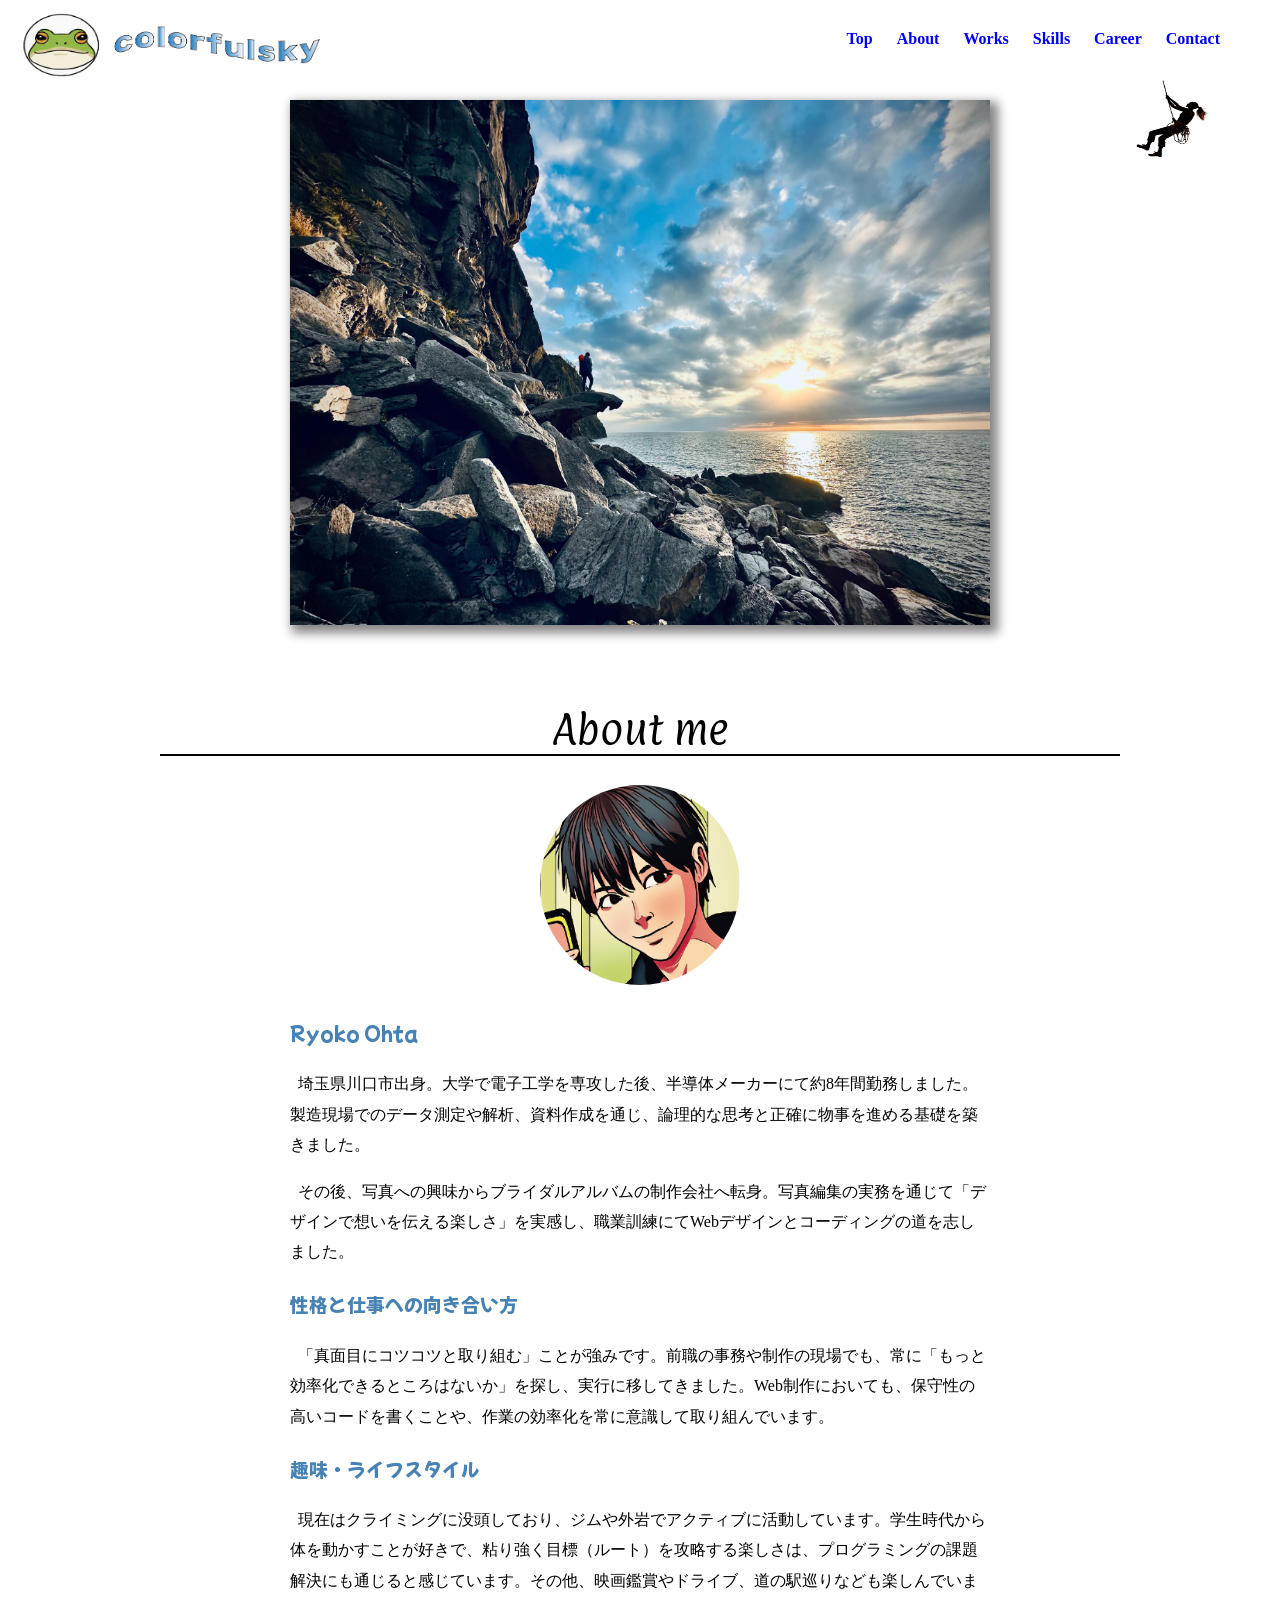
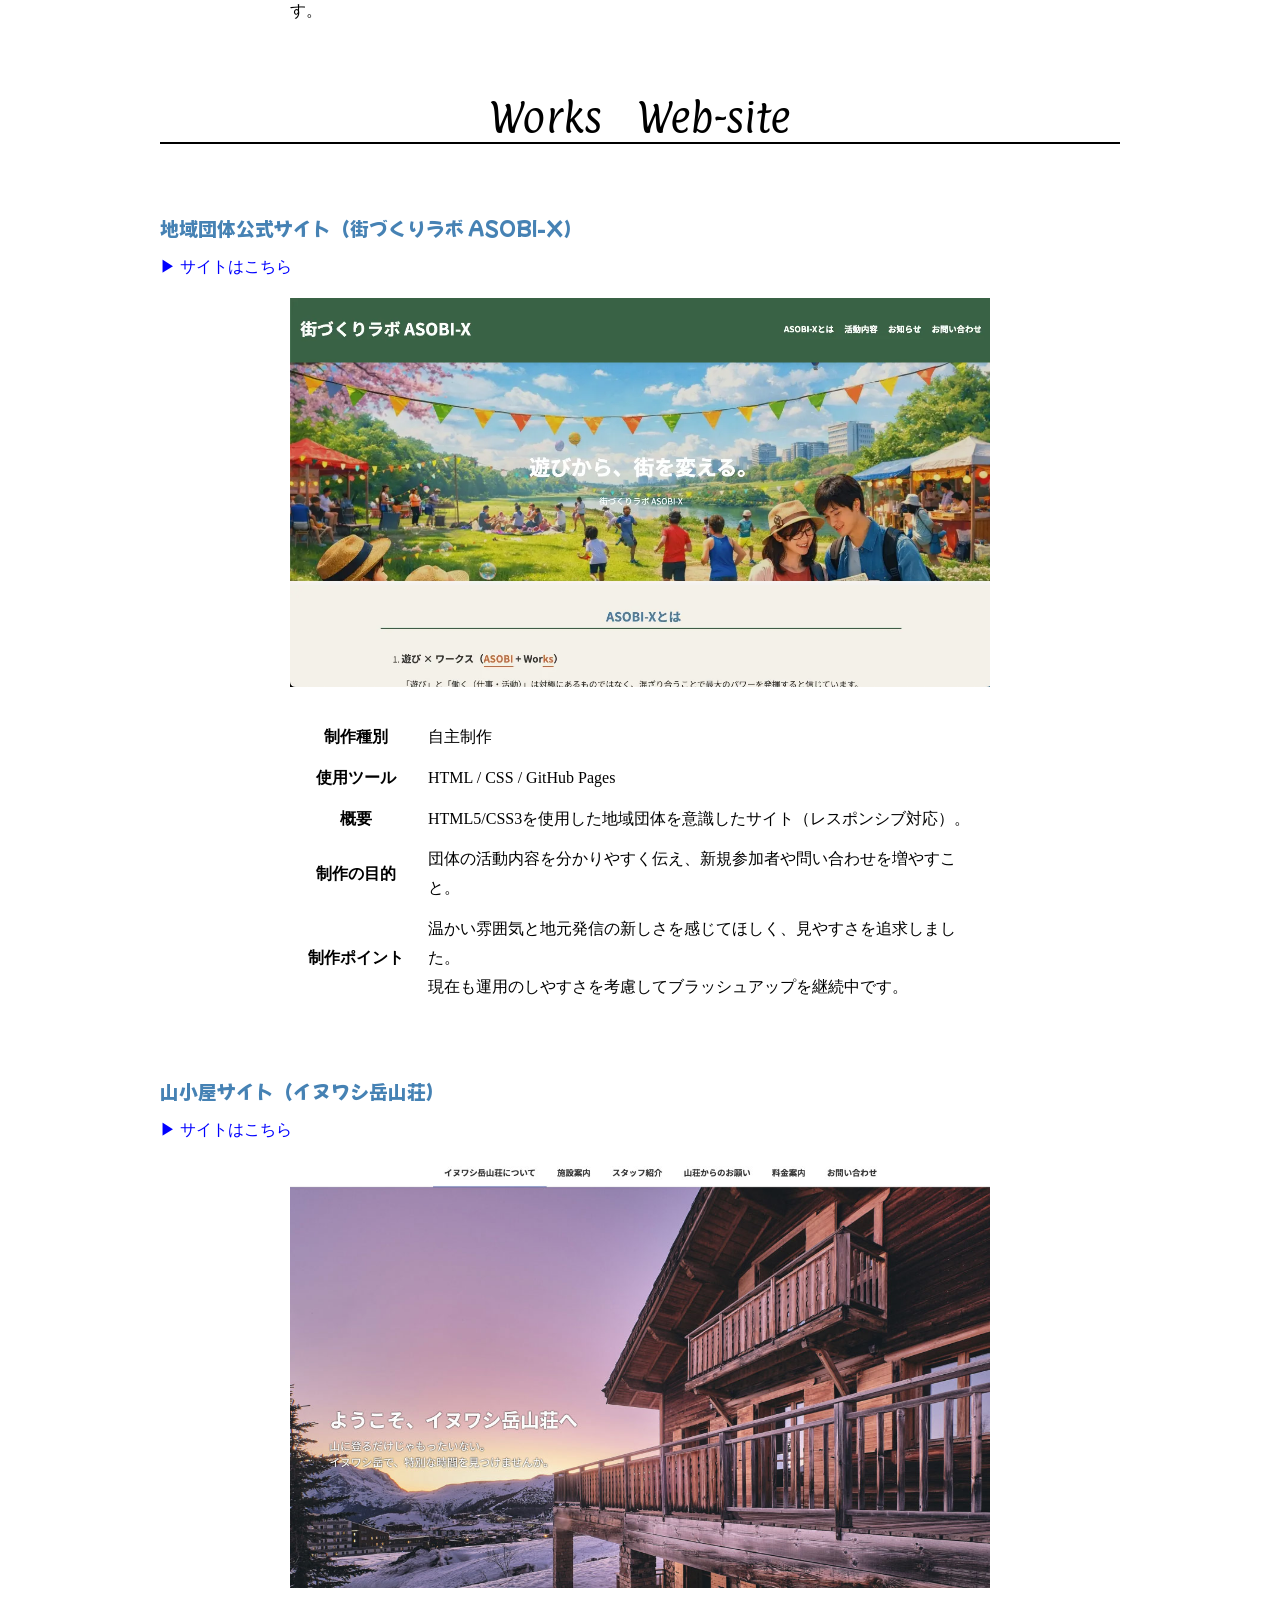
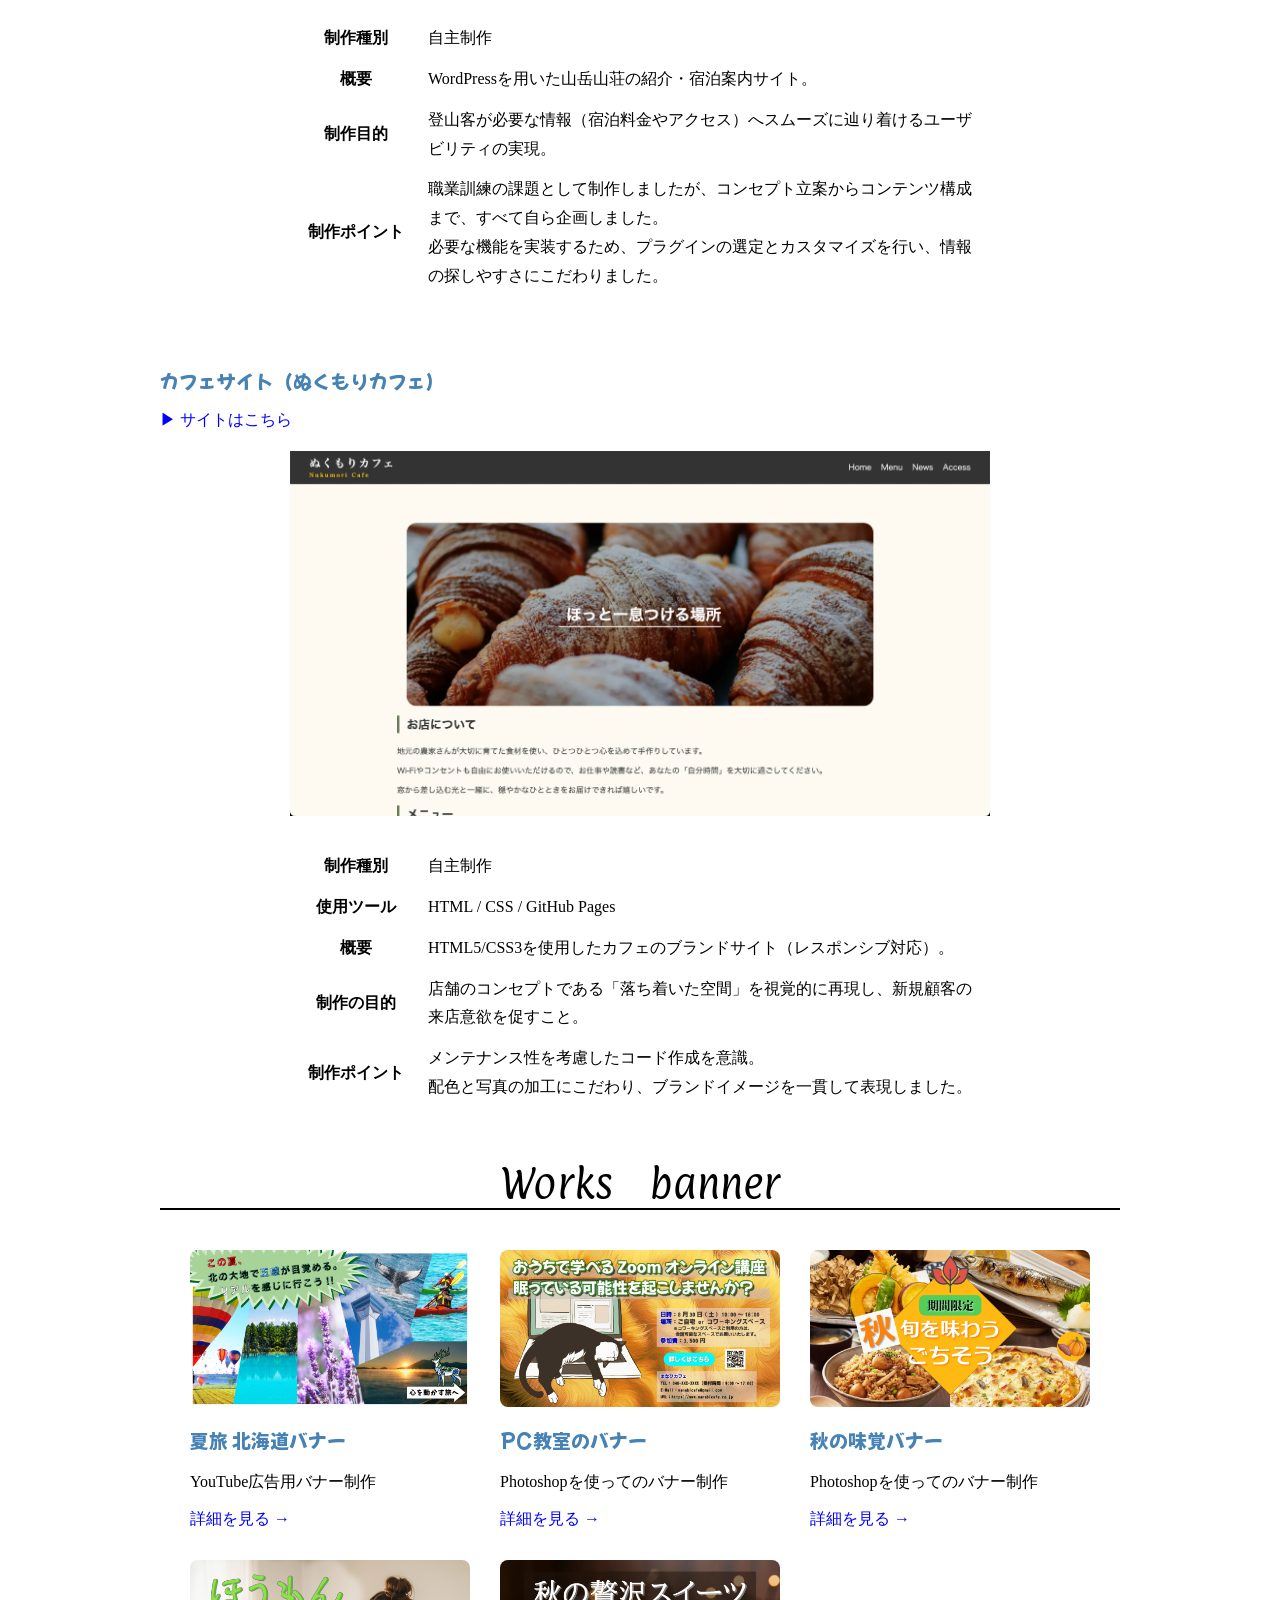
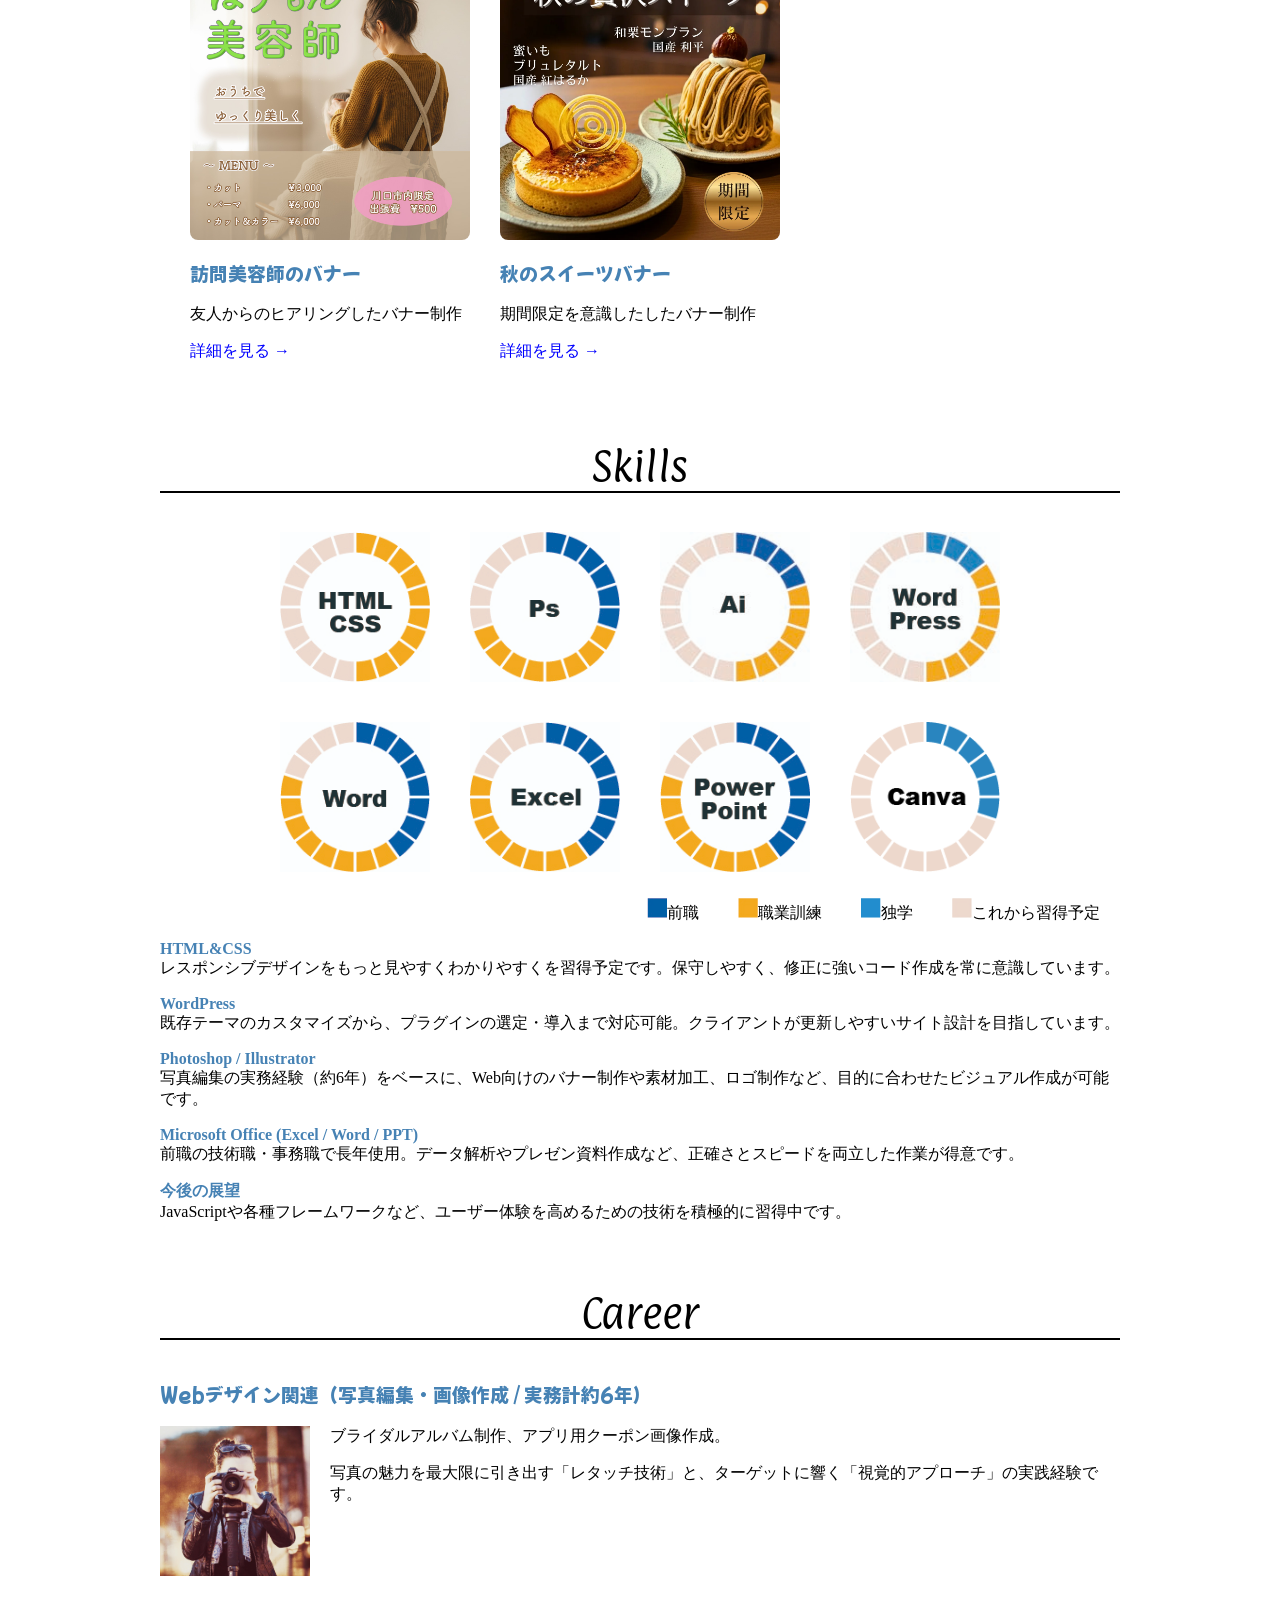
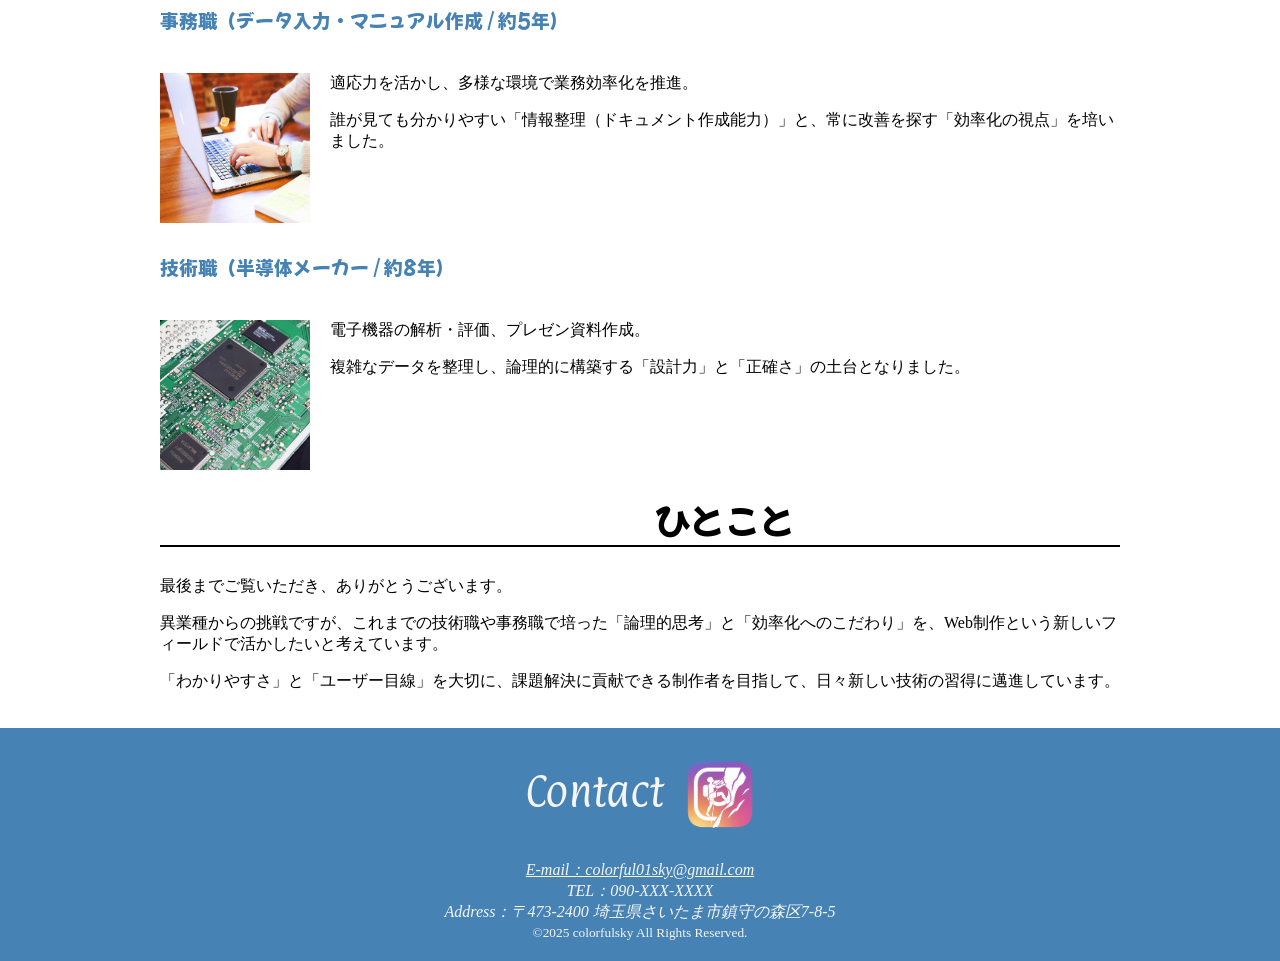
==== index.html @ 90384dd4 "Add files via upload" ====
<!DOCTYPE html>
<html lang="ja">
<head>
    <meta charset="UTF-8" />
    <title>colorfulsky PORT FOLIO</title>
<!-- ファビコン -->
	<link rel="icon" type="image/png" href="image/flog_logo.png">

<!-- CSSリンク -->
<link rel="stylesheet" href="css/style.css">

<!-- Article h2,footer h2のフォント -->
	<link rel="preconnect" href="https://fonts.googleapis.com">
	<link rel="preconnect" href="https://fonts.gstatic.com" crossorigin>
	<link href="https://fonts.googleapis.com/css2?family=Mochiy+Pop+One&family=Paprika&display=swap" rel="stylesheet">

	<meta name="description" content="こちらは、colorfulskyことRoko Ohtaの個人サイトになります。">
	<meta name="viewport" content="width=device-width">

</head>

<body>
<!-- ヘッダーとナビ表示 -->
<header class="header">
        <a href="index.html"><img src="image/logo4@2x-8.png" width="300" height="70" alt="ロゴ画像" class="logo-img"></a>
    <nav>
        <button class="nav-close" aria-label="メニューを閉じる"></button>

            <ul>
                <li><a href="index.html">Top</a></li>
                <li><a href="#point1">About</a></li>
                <li><a href="#point4">Works</a></li>
                <li><a href="#point3">Skills</a></li>
                <li><a href="#point2">Career</a></li>
                <li><a href="https://forms.gle/TwFuAgfc1x5J4PG37" target="_blank" rel="noopener noreferrer">Contact</a></li>
            </ul>

    <!-- navにハンバーガーを置く設定 -->
        <button class="hamburger" id="hamburger">
                <span></span>
                <span></span>
                <span></span>
        </button>

    </nav>
</header>

<img src="image/climber_down.png" width="100" height="100" alt="クライマーアイコン" class="climber-image" id="climber">

<!-- ↓ここからメイン記事 -->
    <article class="article">
	    <img src="image/climbing1.webp" width="700" height="500" alt="山の写真" class="point-img">

<!-- 自己紹介 -->
    <section id="point1" class="about">
    <h2>About me</h2>

    <div class="about-wrapper">

        <div class="about-left">
            <img src="image/jigazo2-1.png" alt="プロフィール画像" class="profile-img">
        </div>

        <div class="about-text">
            <h3>Ryoko Ohta</h3>
            <p>&nbsp; 埼玉県川口市出身。大学で電子工学を専攻した後、半導体メーカーにて約8年間勤務しました。製造現場でのデータ測定や解析、資料作成を通じ、論理的な思考と正確に物事を進める基礎を築きました。</p>
			<p> &nbsp; その後、写真への興味からブライダルアルバムの制作会社へ転身。写真編集の実務を通じて「デザインで想いを伝える楽しさ」を実感し、職業訓練にてWebデザインとコーディングの道を志しました。</p>
			<h3>性格と仕事への向き合い方</h3>
			<p> &nbsp; 「真面目にコツコツと取り組む」ことが強みです。前職の事務や制作の現場でも、常に「もっと効率化できるところはないか」を探し、実行に移してきました。Web制作においても、保守性の高いコードを書くことや、作業の効率化を常に意識して取り組んでいます。</p>
			<h3>趣味・ライフスタイル</h3>
			<p> &nbsp; 現在はクライミングに没頭しており、ジムや外岩でアクティブに活動しています。学生時代から体を動かすことが好きで、粘り強く目標（ルート）を攻略する楽しさは、プログラミングの課題解決にも通じると感じています。その他、映画鑑賞やドライブ、道の駅巡りなども楽しんでいます。
            </p>
        </div>

        </div>
    </section>


<!-- Works作品入れる -->
	<section>
    <h2><a id="point4">Works &nbsp; Web-site</a></h2>

<!-- community-site -->
	<div class="work-item" onclick="toggleDetails('details-community')">

    <h3>地域団体公式サイト（街づくりラボ ASOBI-X）</h3>
    <p><a href="https://colorful01sky-creator.github.io/community-site/" target="_blank">▶ サイトはこちら</a></p>

    	<th><img src="image/community-site.webp" width="700" height="400" alt="地域団体サイトの画像"></th>
	</div>


    	<table>
        	<tr><th>制作種別</th><td>自主制作</td></tr>
        	<tr><th>使用ツール</th><td>HTML / CSS / GitHub Pages</td></tr>
        	<tr><th>概要</th>
        	<td>HTML5/CSS3を使用した地域団体を意識したサイト（レスポンシブ対応）。</td></tr>
        	<tr><th>制作の目的</th>
        	<td>団体の活動内容を分かりやすく伝え、新規参加者や問い合わせを増やすこと。
        	</td></tr>
			<tr><th>制作ポイント</th>
        	<td>温かい雰囲気と地元発信の新しさを感じてほしく、見やすさを追求しました。<br>現在も運用のしやすさを考慮してブラッシュアップを継続中です。
        	</td></tr>
    	</table>


<!-- WordPressサイト -->
	<div class="work-item" onclick="toggleDetails('details-inuwashi')">

    <h3>山小屋サイト（イヌワシ岳山荘）</h3>
    <p><a href="https://colorfu01.stars.ne.jp/inuwashidake_sanso/" target="_blank">▶ サイトはこちら</a></p>

    	<th><img src="image/inuwashi_sanso.jpg" width="700" height="400" alt="山小屋サイトの画像"></th>
	</div>


        <table>
            <tr><th>制作種別</th><td>自主制作</td></tr>
            <tr><th>概要</th>
            <td>WordPressを用いた山岳山荘の紹介・宿泊案内サイト。</td>
            </tr>
            <tr><th>制作目的</th>
            <td>登山客が必要な情報（宿泊料金やアクセス）へスムーズに辿り着けるユーザビリティの実現。</td>
            </tr>
            <tr><th>制作ポイント</th>
            <td>職業訓練の課題として制作しましたが、コンセプト立案からコンテンツ構成まで、すべて自ら企画しました。<br>必要な機能を実装するため、プラグインの選定とカスタマイズを行い、情報の探しやすさにこだわりました。</td>
            </tr>
        </table>

<!-- cafe-site -->
	<div class="work-item" onclick="toggleDetails('details-cafe')">

    <h3>カフェサイト（ぬくもりカフェ）</h3>
    <p><a href="https://colorful01sky-creator.github.io/cafe-site/" target="_blank">▶ サイトはこちら</a></p>

    	<th><img src="image/cafe-site.webp" width="700" height="400" alt="カフェサイトの画像"></th>
	</div>

    	<table>
        	<tr>
				<th>制作種別</th>
				<td>自主制作</td></tr>
        	<tr>
				<th>使用ツール</th><td>HTML / CSS / GitHub Pages</td></tr>
        	<tr>
				<th>概要</th>
        		<td>HTML5/CSS3を使用したカフェのブランドサイト（レスポンシブ対応）。</td></tr>
        	<tr>
				<th>制作の目的</th>
        	<td>店舗のコンセプトである「落ち着いた空間」を視覚的に再現し、新規顧客の来店意欲を促すこと。
        	</td></tr>
        	<tr>
				<th>制作ポイント</th>
        	<td>メンテナンス性を考慮したコード作成を意識。<br>配色と写真の加工にこだわり、ブランドイメージを一貫して表現しました。
        	</td></tr>
    	</table>

<!-- バナー紹介 -->
    <h2><a id="point5">Works &nbsp; banner</a></h2>
    <div class="works-grid">

    <div class="work-card wide">
        <a href="banner.html#banner-hokkaido" class="img-link">
        <img src="image/kadai_banner.jpg" alt="北海道のイメージ"></a>
        <h3>夏旅 北海道バナー</h3>
        <p>YouTube広告用バナー制作</p>
        <a href="banner.html#banner-hokkaido" class="detail-link" target="_blank" rel="noopener noreferrer">詳細を見る →</a>
    </div>


    <div class="work-card wide">
        <a href="banner.html#banner-pcschool" class="img-link">
        <img src="image/kadai_banner2.png" alt="PC教室の案内"></a>
        <h3>PC教室のバナー</h3>
        <p>Photoshopを使ってのバナー制作</p>
        <a href="banner.html#banner-pcschool" class="detail-link" target="_blank" rel="noopener noreferrer">詳細を見る →</a>
    </div>


    <div class="work-card wide">
        <a href="bbanner.html#banner-mikaku" class="img-link">
        <img src="image/autumn_mikaku.jpg" alt="秋の味覚のイメージ"></a>
        <h3>秋の味覚バナー</h3>
        <p>Photoshopを使ってのバナー制作</p>
        <a href="banner.html#banner-mikaku" class="detail-link" target="_blank" rel="noopener noreferrer">詳細を見る →</a>
    </div>


    <div class="work-card square">
        <a href="banner.html#banner-biyoushi" class="img-link">
        <img src="image/biyoushi_1.jpg" alt="訪問美容師"></a>
        <h3>訪問美容師のバナー</h3>
        <p>友人からのヒアリングしたバナー制作</p>
        <a href="banner.html#banner-biyoushi" class="detail-link" target="_blank" rel="noopener noreferrer">詳細を見る →</a>
    </div>


    <div class="work-card square">
        <a href="banner.html#banner-sweets" class="img-link">
        <img src="image/autumn_sweets.webp" alt="秋のsweets"></a>
        <h3>秋のスイーツバナー</h3>
        <p>期間限定を意識したしたバナー制作</p>
        <a href="banner.html#banner-sweets" class="detail-link" target="_blank" rel="noopener noreferrer">詳細を見る →</a>
    </div>
    </div>


    <!-- Skillのパラメータと補足 -->
        <section>
		<!-- About meの回り込み解除とリンク先 -->
            <h2><a id="point3">Skills</a></h2>
            <div class="icon-container">
                <div class="icon-item"><img src="image/html_css.jpg" width="150" height="150" alt="HTMLアイコン"></div>
                <div class="icon-item"><img src="image/PS.jpg" width="150" height="150" alt="Photoshopアイコン"></div>
                <div class="icon-item"><img src="image/Ai.jpg" width="150" height="150" alt="Illustratorアイコン"></div>
                <div class="icon-item"><img src="image/wordpress.jpg" width="150" height="150" alt="WordPressアイコン"></div>
                <div class="icon-item"><img src="image/word.jpg" width="150" height="150" alt="Wordアイコン"></div>
                <div class="icon-item"><img src="image/Excel.jpg" width="150" height="150" alt="Excelアイコン"></div>
                <div class="icon-item"><img src="image/powerpoint.jpg" width="150" height="150" alt="PowerPointアイコン"></div>
                <div class="icon-item"><img src="image/canva.png" width="150" height="150" alt="Canvaアイコン"></div>
            </div>

             <ul class="skill-list">
                <li><img src="image/zenshoku.jpg" width="20" height="20" alt="青色アイコン">前職</li>
                <li><img src="image/kunren.jpg" width="20" height="20" alt="橙アイコン">職業訓練</li>
                <li><img src="image/dokugaku.png" width="20" height="20" alt="薄い青">独学</li>
				<li><img src="image/michisu.jpg" width="20" height="20" alt="ベージュアイコン">これから習得予定</li>
           </ul>
		<div class="skills-strong">
            <p><strong>HTML&CSS</strong><br>
				レスポンシブデザインをもっと見やすくわかりやすくを習得予定です。保守しやすく、修正に強いコード作成を常に意識しています。</p>

			<p><strong>WordPress</strong><br>既存テーマのカスタマイズから、プラグインの選定・導入まで対応可能。クライアントが更新しやすいサイト設計を目指しています。</p>

			<p><strong>Photoshop / Illustrator</strong><br>写真編集の実務経験（約6年）をベースに、Web向けのバナー制作や素材加工、ロゴ制作など、目的に合わせたビジュアル作成が可能です。</p>

			<p><strong>Microsoft Office (Excel / Word / PPT)</strong><br>前職の技術職・事務職で長年使用。データ解析やプレゼン資料作成など、正確さとスピードを両立した作業が得意です。</p>

			<p><strong>今後の展望</strong><br>JavaScriptや各種フレームワークなど、ユーザー体験を高めるための技術を積極的に習得中です。</p>
		</div>

        </section>


    <!-- 軽く職歴の紹介 -->
    <section>
        <h2 class="career"><a id="point2">Career</a></h2>
        <h3>Webデザイン関連（写真編集・画像作成 / 実務計約6年）</h3>
			<img src="image/design.jpg" width="150" height="150" alt="写真のイメージ" class="point-img3">
                <p>ブライダルアルバム制作、アプリ用クーポン画像作成。</p>
				<p>写真の魅力を最大限に引き出す「レタッチ技術」と、ターゲットに響く「視覚的アプローチ」の実践経験です。</p>

        <h3 class="career">事務職（データ入力・マニュアル作成 / 約5年）</h3>
			<img src="image/jimushoku.jpg" width="150" height="150" alt="事務のイメージ" class="point-img3">
                <p>適応力を活かし、多様な環境で業務効率化を推進。</p>
				<p>誰が見ても分かりやすい「情報整理（ドキュメント作成能力）」と、常に改善を探す「効率化の視点」を培いました。</p>

        <h3 class="career">技術職（半導体メーカー / 約8年）</h3>
			<img src="image/gijutushoku.jpg" width="150" height="150" alt="半導体のイメージ" class="point-img3">
                <p>電子機器の解析・評価、プレゼン資料作成。</p>
   				<p>複雑なデータを整理し、論理的に構築する「設計力」と「正確さ」の土台となりました。</p>
        </section>


    <!-- ひとこと -->
        <section>
            <h2 class="font">ひとこと</h2>
            <p>最後までご覧いただき、ありがとうございます。</p>
            <p>異業種からの挑戦ですが、これまでの技術職や事務職で培った「論理的思考」と「効率化へのこだわり」を、Web制作という新しいフィールドで活かしたいと考えています。</p>
            <p>「わかりやすさ」と「ユーザー目線」を大切に、課題解決に貢献できる制作者を目指して、日々新しい技術の習得に邁進しています。</p>
        </section>

   </article>
<!-- ↑ここまでメイン記事 -->

<!-- ここからフッター -->
   <footer id="footer">
	<h2>Contact
        <a href="https://www.instagram.com/colorfulsky_design/" target="_blank" class="instagram-icon-link">
            <img src="image/insta_climer.png" alt="Instagramアイコン" class="instagram-icon">
        </a>
    </h2>
	 <address>
        <a href="mailto:colorful01sky@gmail.com?subject=ポートフォリオサイトからの問い合わせ">E-mail：colorful01sky@gmail.com</a><br>
            TEL：090-XXX-XXXX<br>
            Address：〒473-2400 埼玉県さいたま市鎮守の森区7-8-5
        </address>
        <small>&copy;2025 colorfulsky All Rights Reserved.</small>
    </footer>
<!-- ここまでフッター -->


<script>
  const hamburger = document.getElementById("hamburger");
const navMenu = document.querySelector("nav ul");

  // ハンバーガーの開閉
  hamburger.addEventListener("click", () => {
  hamburger.classList.toggle("active");
  navMenu.classList.toggle("active");
  body.classList.toggle("menu-open"); // 背景を暗くするクラスを付け外し
  });

  const closeBtn = document.querySelector(".nav-close");

  closeBtn.addEventListener("click", () => {
  hamburger.classList.remove("active");
  navMenu.classList.remove("active");
  body.classList.remove("menu-open");
});

  // リンクをクリックしたら閉じる
  const navLinks = document.querySelectorAll("nav ul a");
  navLinks.forEach(link => {
  link.addEventListener("click", () => {
  hamburger.classList.remove("active");
  navMenu.classList.remove("active");
  body.classList.remove("menu-open"); // ここでもクラスを外す
  });
    });


// 詳細を表示・非表示にする関数
function toggleDetails(detailsId) {
    var clickedDetails = document.getElementById(detailsId);


    // クリックされた詳細の表示・非表示を切り替える
    clickedDetails.classList.toggle('is-visible');
}
</script>


<!-- クライマーの動き javascript -->
<script>
    // クライマーの画像要素とフッターの要素を取得します
    const climberImage = document.getElementById('climber');
    const footer = document.getElementById('footer');

    // 画像の初期位置と差し替え用の画像のURLを設定します
    const initialTop = 80;
    const initialImageSrc = 'image/climber_down.png';
    const finalImageSrc = 'image/Climb_goal.png';

    // スクロールイベントを監視する関数
    function handleScroll() {
        // 現在のスクロール量（縦方向）を取得します
        const scrollY = window.scrollY || document.documentElement.scrollTop;

        // ページのコンテンツ全体の高さを取得します
        const bodyHeight = document.body.scrollHeight;

        // ブラウザの表示領域の高さを取得します
        const windowHeight = window.innerHeight;

        // スクロール可能な最大の高さを計算します
        const maxScrollHeight = bodyHeight - windowHeight;

        // スクロール位置の割合を計算 (0から1までの値)
        const scrollRatio = maxScrollHeight > 0 ? scrollY / maxScrollHeight : 0;

        // クライマーの最終着地点を計算
        // クライマーの画像の高さとフッターの高さを考慮
        const finalClimberTop = windowHeight - footer.offsetHeight - climberImage.clientHeight;

        // クライマーが移動できる距離を計算 (初期位置から最終着地点まで)
        const travelDistance = finalClimberTop - initialTop;

        // スクロール割合に応じて新しいクライマーの位置を計算します
        let newTop = initialTop + travelDistance * scrollRatio;

        // 画像切り替えの条件を、フッターが見えたときに変更
        if (footer.offsetTop <= scrollY + windowHeight) {
            climberImage.src = finalImageSrc;
            newTop = finalClimberTop; // 着地位置に固定
            // 着地した時に'top-link'クラスを追加する
            climberImage.classList.add('top-link'); // これが大事な行だよ！
        } else {
            climberImage.src = initialImageSrc;
            // 着地していない時は'top-link'クラスを削除する
            climberImage.classList.remove('top-link');
        }

        // 新しい位置をクライマー画像に適用
        climberImage.style.top = newTop + 'px';
    }

    // スクロールイベントが発生するたびに、関数を実行
    window.addEventListener('scroll', handleScroll);

    // クライマーの画像がクリックされた時のイベントを設定
    climberImage.addEventListener('click', function() {
        // クライマーが着地（ゴール）しているかチェックする
        if (this.classList.contains('top-link')) {
            // スムーズにページのトップへスクロールする
            window.scrollTo({
                top: 0,
                behavior: 'smooth'
            });
        }
    });

</script>

</body>
</html>
---- css/style.css ----
@charset "utf-8";

/* --- 全体・基本設定 --- */
body{
    font-family:"メイリオ","Hiragino Sans","sans-serif";
    margin: 0;
    padding: 0;
}
/* Google Fonts */
article h2, footer h2{
    font-family: "Paprika", system-ui;
    font-weight: 400;
    font-style: normal;
    font-size: 35px;
}
.font, h3, .sub-h1 {
    font-family: "Mochiy Pop One", sans-serif;
    font-weight: 400;
    font-style: normal;
}
h3 {
    color:steelblue;
}

/* --- ヘッダー --- */
.header {          /* ヘッダー固定 */
    position: fixed;
    top: 0;
    left: 0;
    width: 100%;
    background-color: rgba(255, 255, 255, 0.7);
    z-index: 1000;
}
header h2{
    padding-left:100px;
}
header img{
    margin-left: 20px;
    margin-top: 10px;
}
.logo-img{             /* ヘッダーのロゴ回り込み */
    float: left;
    margin-right: 20px;
    margin-bottom: 10px;
}

/* ナビゲーションの設定 */
nav li{
    font-weight:bold;
    display: inline;
    padding-left:10px;
    padding-right:10px;
}
nav{
    text-align:right;
    padding-right:50px;
    margin-top:30px;
}
nav ul {
    white-space: nowrap; /* ナビゲーション項目を一行に保つ */
    overflow-x: hidden;  /* 画面が広いときは横スクロールを隠す */
    display: inline-block; /* 追加: インラインブロック要素として扱う */
    padding: 0;
    margin: 0;
}
nav ul a,.work-item a,
.work-card .detail-link,
.work-detail p a{
    text-decoration:none;
    color:blue;
}

nav ul a:hover,
.work-item a:hover,
.work-card .detail-link:hover,
.work-detail p a:hover{
    color: rgb(226, 92, 9);
}

/* --- クライマー画像 --- */
.climber-image {
    position: fixed; /* positionプロパティはz-indexを使うために必須です */
    top: 80px;
    left: auto;
    right: 50px;
    transition: top 0.5s ease-out;
    z-index: 1001; /* この値を設定することで最前面に表示されます */
}
.climber-image.top-link {
    cursor: pointer;
}

/* --- 各セクションの共通設定 --- */
article{                /* 真ん中寄せ */
    max-width: 960px;
    padding-left: 15px;
    padding-right: 15px;
    margin: 0 auto;
}
article h2{
    text-align:center;
    font-size: 35px;
    border-bottom: 2px solid black;  /* h2のアンダーライン */
}
article li {
    display: inline;
    padding-left:15px;
    padding-right:20px;
}
article ul{
    text-align:right;
}
section {
    padding-top: 10px;
    padding-bottom: 10px;
}
/* リンク先へ飛んだ時、ヘッダーの下に来る設定 */
#point1, #point2, #point3, #point4, #contact-form {
    scroll-margin-top: 80px;
}

/* --- About me & Career --- */
.point-img{       /* メイン画像の設定 */
    box-shadow: 5px 5px 10px 3px rgb(134, 132, 132);
    margin-top:100px;
    display: block;
    margin: 100px auto 40px auto;
    max-width: 100%;
    height: auto;
}
.point-img2{           /* About me の回り込み */
    float: left;
    margin-right: 20px;
    margin-bottom: 10px;
}
.point-img3{             /* Career の回り込み */
    float: left;
    margin-right: 20px;
    margin-bottom: 30px;
}

#point2{
  margin-bottom:80px;
}
.career{
  margin-bottom:40px;
    clear: both;
}

.font{
  margin-top:80px;
}


/* 自己紹介の写真のズーム */
.transform:hover {
    margin: 50px 90px;
    transform:scale(2.0);
    transition-duration:1.0s;
}

.about-wrapper {
  max-width: 700px;
  margin: 0 auto;
  text-align: center;
}

.profile-img {
  width: 200px;
  height: 200px;
  object-fit: cover;
  border-radius: 50%;
  margin: 0 auto 30px;
  display: block;
}

.about-text {
  line-height: 1.9;
  text-align: left;
}

/* --- Skills (アイコン) --- */
.icon-container {        /* フレックスボックス Abouto meとSkills並び */
  display: flex;
  flex-wrap: wrap;
  justify-content: center;
  gap: 40px;
  max-width: 800px;
  margin: 0 auto;
  padding: 10px;
}
.icon-item {
  width: 150px;
  height: 150px;
  display: flex;
  justify-content: center;
  align-items: center;
}
.icon-item img {
    cursor: pointer;
}

.skills-strong strong{
  color:steelblue;
}

/* --- Works --- */

.works-grid{
  display:grid;
    grid-template-columns:repeat(3, 1fr);
  gap:30px;
  transition: transform .3s ease, box-shadow .3s ease;

    max-width:900px;
    margin:40px auto;
}

.work-card:hover{
  transform: translateY(-6px);
  box-shadow: 0 10px 20px rgba(0,0,0,0.18);
}

.work-card img{
  width:100%;
  height:auto;
  display:block;
  border-radius:8px;
}

.work-card{
    width:100%;
    flex-direction: column;
}

.work-card.wide img{
  aspect-ratio:16 / 9;
  object-fit:cover;
}

.work-card.square img{
  aspect-ratio:1 / 1;
  object-fit:cover;
}

/* --- banner.html 専用の調整 --- */

/* タイトルの色を個別に変える（例: 濃いグレーやメインの青など） */
.work-block h2 {
    color: #333; /* セクションごとの大見出し */
    border-bottom: 2px solid steelblue;
    margin-top: 60px;
}

.work-block h3 {
    color: #e67e22; /* 「制作概要」などの小見出しをアクセントカラーに */
    border-left: 5px solid #e67e22;
    padding-left: 10px;
}

/* 画像のサイズ調整 */
.work-block img {
    max-width: 100%;  /* 親要素からはみ出さない */
    width: 600px;     /* 好みの横幅に固定（適宜調整してね） */
    height: auto;     /* アスペクト比を維持 */
    display: block;
    margin: 20px 0;
    border: 1px solid #ddd;
    box-shadow: 2px 2px 8px rgba(0,0,0,0.1);
}

/* 制作概要のリストを整える */
.work-info ul {
    list-style: none;
    padding: 0;
    text-align: left; /* style.cssの article ul {text-align:right} を打ち消す */
}

.work-info li {
    display: block;   /* 横並びを解除して縦に並べる */
    margin-bottom: 5px;
}




/* クリックで表示される詳細部分のスタイル */

.work-item img{
  display:block;
  margin:20px auto 10px;
  max-width:100%;
  height:auto;
}

.work-item h3{
  margin-top:70px;   /* 上は広め */
  margin-bottom:10px; /* 下は狭め */
}

/* ===== Works table ===== */
article table{
  margin:30px auto 50px;
  width:90%;
  max-width:700px;
  border-collapse:collapse;
}

article th{
  width:120px;
  white-space:nowrap;
  padding:6px;
}

article td{
  padding:6px;
  line-height:1.8;
  word-break:break-word;
  overflow-wrap:anywhere;
}

th{
    padding:5px;
    width:20%;
}
td{
    padding:5px;
}

/* --- フッター --- */
footer{
    text-align:center;
    background-color: steelblue;
    color: whitesmoke;
    padding-top: 1px;
    padding-bottom: 20px;
}
footer address a{
    text-decoration:underline;
    color: whitesmoke;
}
footer address a:hover{
    color: rgb(226, 92, 9);
}
/* Instagramアイコンのスタイル */
.instagram-icon {
    width: 70px;
    height: auto;
    vertical-align: middle; /* Contactの文字と高さを揃える */
}
.instagram-icon-link {
    margin-left: 10px; /* Contactとの間隔 */
    transition: transform 0.3s ease; /* マウスホバー時のアニメーション */
    display: inline-block; /* アニメーションが効くようにする */
}
.instagram-icon-link:hover {
    transform: scale(1.1); /* マウスホバー時に少し拡大 */
}

/* --- お問い合わせフォーム --- */
.contact-article {     /* ヘッダーと重ならない設定 */
    padding-top: 100px;
}
.contact-color {
    background-color:  rgb(248, 240, 225);
}
.sub-h1 {
    font-size: 30px;
    text-align: center;
    margin-bottom: 20px;
}
.contact-p{
    text-align: center;
}
/* フォームの入力スペース全体のスタイル */
ol li{
    display: inline;
    font-size:90%;
    margin-right:5px;
    font-weight: bold;
}
ol li a {
    color: blue;
}
ol li a:hover {      /* マウスポイントしたとき */
    color:  rgb(226, 92, 9);
}
.form {
    width: 400px;
    padding: 10px;
    border: 1px solid #ccc;
    border-radius: 5px;
}
form p {            /* ラベルと入力欄のレイアウト調整 */
    margin-bottom: 20px;
}
label {
    display: block;
    margin-bottom: 8px;
    font-weight: bold;
}
textarea{
    width: 400px;
    height: 120px;
    border: 1px solid #ccc;
    border-radius: 5px;
    padding: 10px;
}
button {       /* ボタンの設定 */
    background-color: #007bff;
    color: white;
    border: none;
    padding: 10px 20px;
    cursor: pointer;
    font-size: 16px;
    border-radius: 5px;
    transition: background-color 0.3s ease;
}
button:hover {     /* ボタンをマウスポイントしたとき */
    background-color: #0056b3;
}
.form-container {     /* フォームを真ん中に配置する */
    max-width: 600px;
    margin: 0 auto;
    padding: 20px;
}

/* --- スマホメニュー(ハンバーガー) --- */
.hamburger {
  display: none;
  background: none;
  border: none;
  cursor: pointer;
  z-index: 1100;
  padding: 10px;
  position: relative;
}
/* 三本線そのもののデザイン */
.hamburger span {
  display: block;
  width: 25px;   /* 線の長さ */
  height: 2px;   /* 線の太さ */
  background: #2c3e50; /* ３本線の色 */
  margin: 6px 0; /* 線同士の間隔 */
  transition: 0.3s; /* 動くスピード */
}
.hamburger.active span {
  background: #333;
}
/* メニューが開いている時の背景オーバーレイ（後ほどJSで制御） */
body.menu-open::before {
  content: "";
  position: fixed;
  top: 0;
  left: 0;
  width: 100%;
  height: 100%;
  background: rgba(0, 0, 0, 0.3); /* 背景を50%暗く */
  z-index: 999;
  animation: fadeIn 0.3s;
}
/* メニューが開いた時（activeクラス）の線の動き */
.hamburger.active span:nth-child(1) {
  transform: translateY(8px) rotate(45deg);
}
.hamburger.active span:nth-child(2) {
  opacity: 0; /* 真ん中の線を消す */
}
.hamburger.active span:nth-child(3) {
  transform: translateY(-8px) rotate(-45deg);
}

.nav-close {
  background: none;
  border: none;
  font-size: 24px;
  position: absolute;
  top: 15px;
  right: 20px;
  cursor: pointer;
  z-index: 1000;
}
nav {
  position: relative;
}

@keyframes fadeIn {
  from { opacity: 0; }
  to { opacity: 1; }
}

/* --- レスポンシブデザイン --- */

/* 959px以下の場合 タブレット */
@media(max-width:959px){
nav ul {
        overflow-x: auto; /* 959px以下の場合に横スクロールを許可 */
}
article{
    width: auto;
}
article img{
    max-width: 100%;
    height: auto;
}

}


/* 600px以下の場合 スマホ */
@media(max-width:600px){
body{
    font-size:90%;
}
.logo-img{
    float: none;
    margin-left: 10px ;
    margin-top: 10px;
    width:200px;
    height:auto;
}
nav ul{
    text-align: left;
    font-size:100%;
    padding-left:8px;
    padding-right:5px ;
    white-space: nowrap;
}
.climber-image {
    margin-top:50px;
}
article{
    width: auto;
}
article img{
    max-width: 100%;
    height: auto;
}
.point-img2{         /* 自己紹介画像の回り込み解除 */
    float: none;
    margin: right 0 ;
}
.transform:hover {
    transform: none; /* transformの効果を無効化 */
    margin: auto;
}
th,td{            /* 作品紹介の横並び解除 */
    display:block;
    width:auto;
}
th{
    text-align:left;
}
.form,textarea{
    width: 320px;
}
/* Worksのリストを中央寄せにする */
article ul {
  text-align: center;
  padding-left: 0; /* 中央寄せのために左側の余白をなくす */
}
.skill-list li{
    display:inline;
}


/*---ハンバーガーの設定---*/
.hamburger {
    display: block;
    }
      /* スマホの時、右側にメニューを隠しておく */
  nav ul {
    display: flex;
    position: fixed;
    top: 0;
    right: -100%; /* これで画面の外に隠れる */
    width: 40%;    /* メニューの幅 */
    height: 100vh;
    background-color: rgba(111,175,122,0.85); /*背景の色 */
    backdrop-filter: blur(4px);
    flex-direction: column;
    justify-content: center;
    align-items: center;
    gap: 30px;
    z-index: 1000;
    transition: 0.4s; /* スライドする動き */
    }

  /* ボタンを押したとき（activeクラス）に画面内に入れる */
  nav ul.active {
    right: 0;
  }
  /* メニュー内の文字の設定 */
  nav ul li a {
    color: rgb(25, 24, 24);
    font-size: 1.2rem;
    text-decoration: none;
    font-weight: bold;
  }

  .about-wrapper {
    flex-direction: column;
    gap: 30px;
    text-align: center;
  }

  .about-text {
    text-align: left;
  }

  /* バナーのグリッドを1列に変更 */
  .works-grid {
    grid-template-columns: 1fr;
  }

    /* 画像の形をスマホでも崩さない設定（必要なら） */
  .work-card.wide img,
  .work-card.square img {
      aspect-ratio: auto;
      height: auto;
  }

}

/* 480px以下の場合 iPhone SEクラス */
@media(max-width:480px){
body{
    font-size:90%;
}
.logo-img{
    float: none;
    margin-left: 10px;
    margin-top: 10px;
    width: 200px;
    height: auto;
}
/* ナビゲーションの修正 */
nav ul {
    text-align: left;
    font-size: 90%;
    padding-left: 8px;
    padding-right: 5px;
    display: flex; /* 追加: フレックスコンテナにする */
    flex-wrap: wrap; /* 追加: 要素を折り返す */
    justify-content: flex-start; /* 追加: 左寄せにする */
}
nav li {
    padding-left: 5px;
    padding-right: 5px;
    /* ナビゲーション項目の幅を調整 */
    flex: 1 1 auto;
    text-align: center;
    margin-top: 5px;
}
#point1, #point2, #point3, #point4{   /* ヘッダーの下へ表示 */
    scroll-margin-top: 120px;
}
.climber-image {
    margin-top: 50px;
}
article{
    width: auto;
}
article img{
    max-width: 100%;
    height: auto;
}
.point-img2{
    float: none;
    margin-right: 0;
}
.transform:hover {
    transform: none;
    margin: auto;
}
.icon-item img {
    cursor: default;
}
th, td{
    display: block;
    width: auto;
}
th{
    text-align: left;
}
.form, textarea{
    width: 320px;
}
/* Worksのリストを中央寄せにする */
article ul {
    text-align: center;
    padding-left: 0; /* 中央寄せのために左側の余白をなくす */
}
article li {
    text-align: center; /* 各リスト項目内のテキストも中央寄せ */
    padding: 5px 5px; /* 上下の余白を追加 */
}

/*---ハンバーガーの設定---*/
.hamburger {
    display: block;
    }
      /* スマホの時、右側にメニューを隠しておく */
  nav ul {
    display: flex;
    position: fixed;
    top: 0;
    right: -100%; /* これで画面の外に隠れる */
    width: 40%;    /* メニューの幅 */
    height: 100vh;
    background-color: rgba(111,175,122,0.85); /*背景の色 */
    backdrop-filter: blur(4px);
    flex-direction: column;
    justify-content: center;
    align-items: center;
    gap: 30px;
    z-index: 1000;
    transition: 0.4s; /* スライドする動き */
    }

  /* ボタンを押したとき（activeクラス）に画面内に入れる */
  nav ul.active {
    right: 0;
  }
  /* メニュー内の文字の設定 */
  nav ul li a {
    color: rgb(25, 24, 24);
    font-size: 1.2rem;
    text-decoration: none;
    font-weight: bold;
  }

}
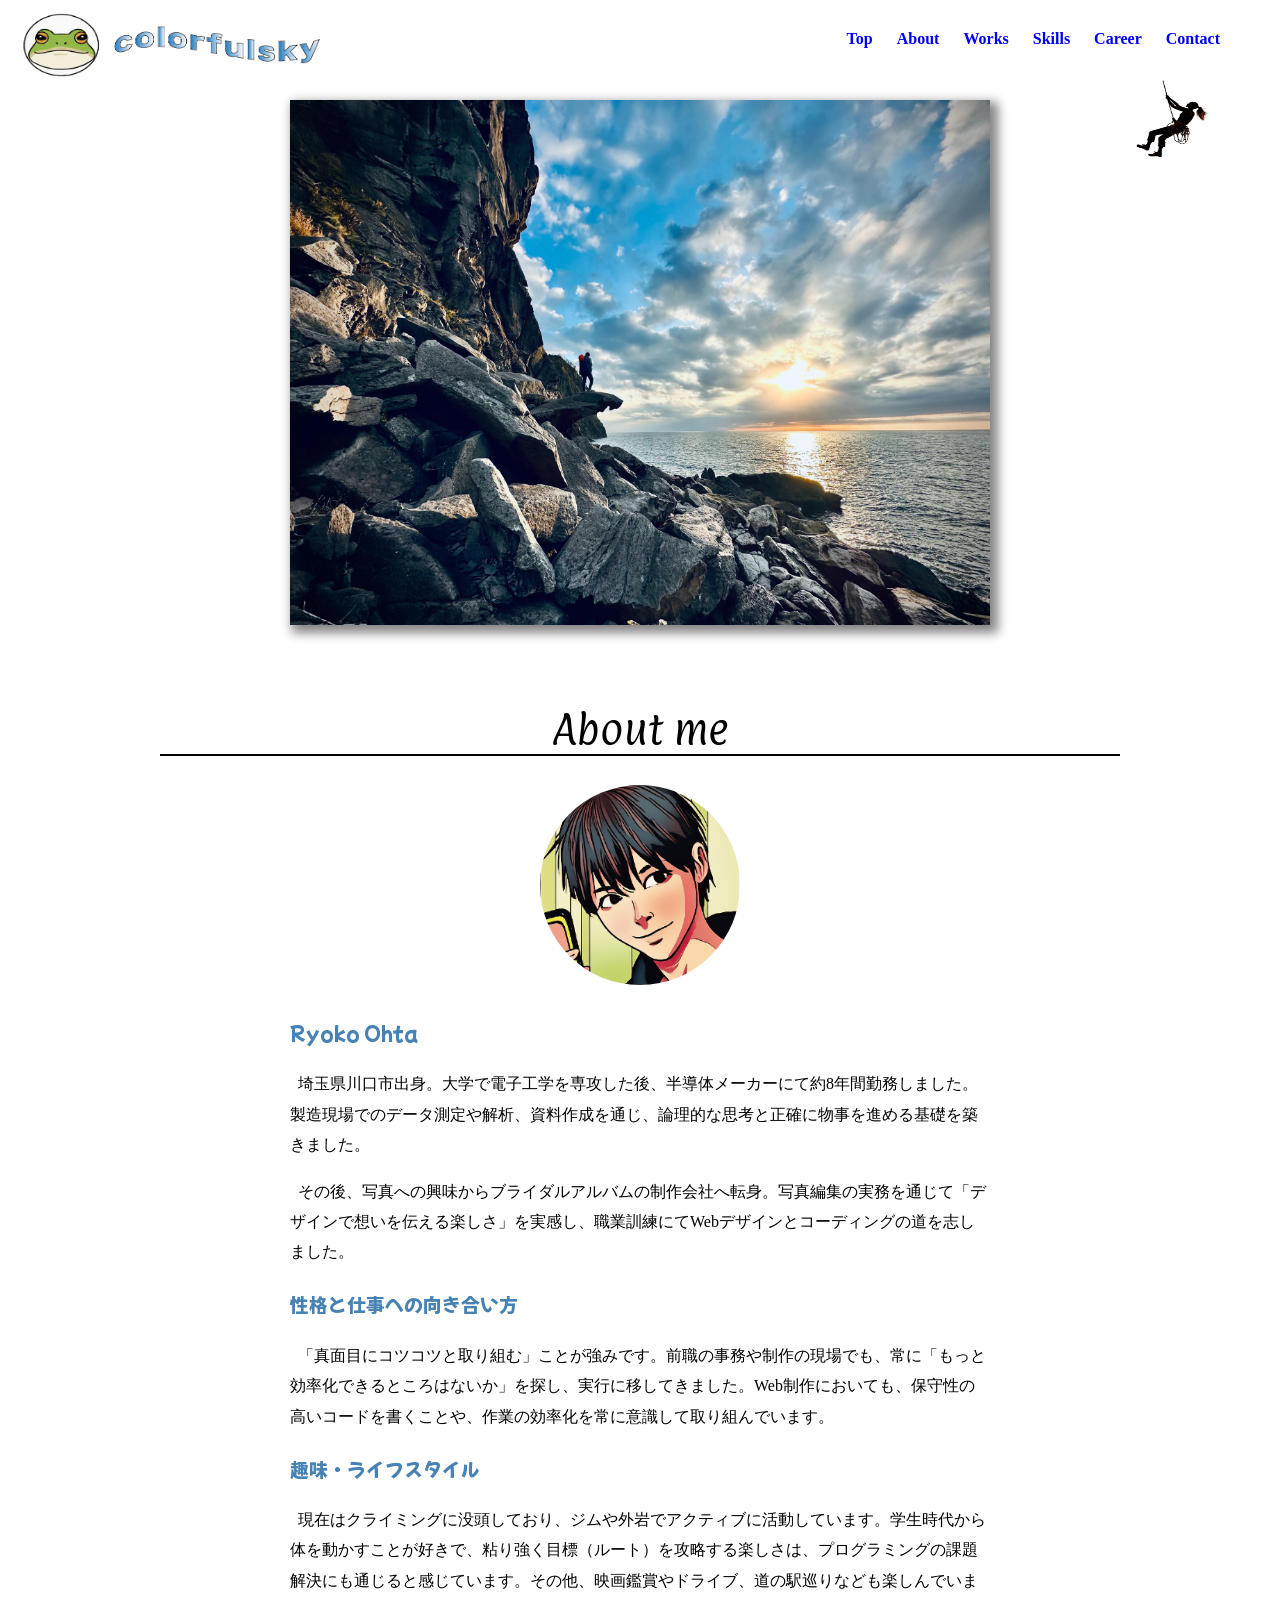
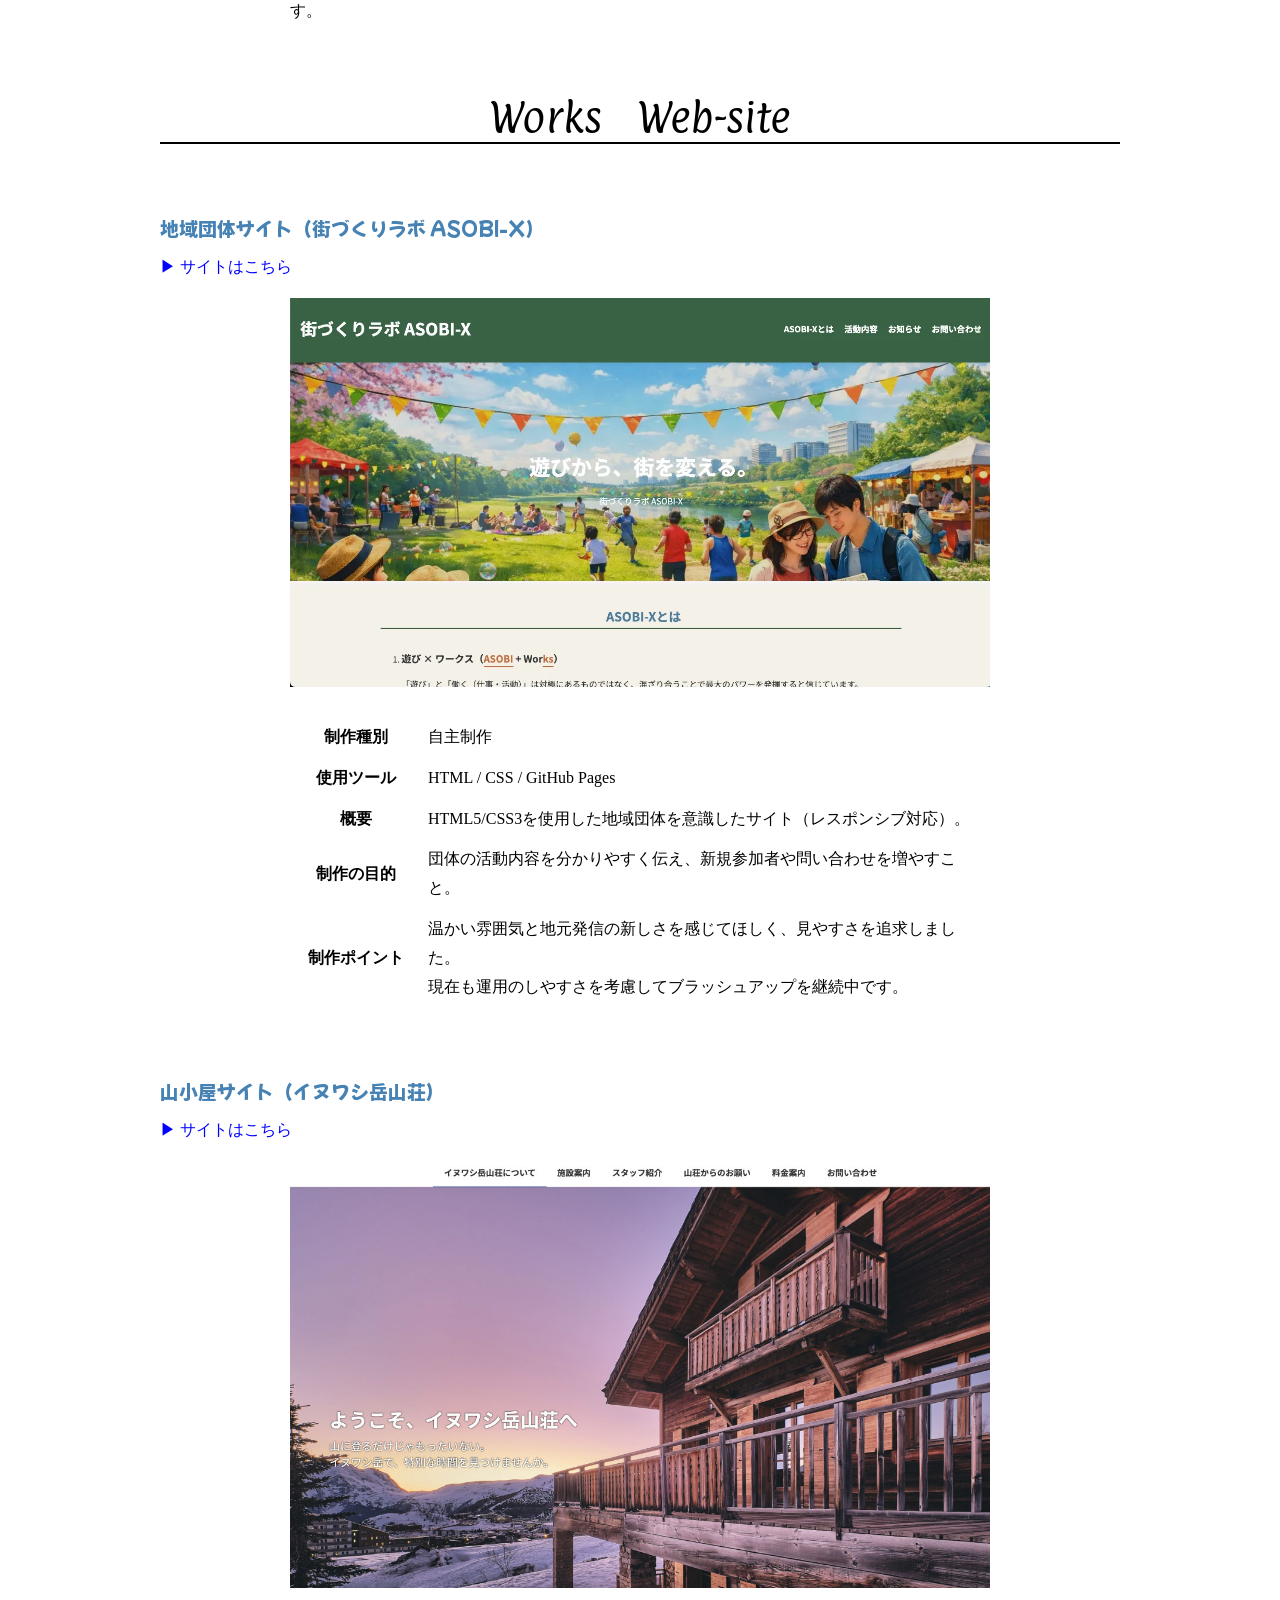
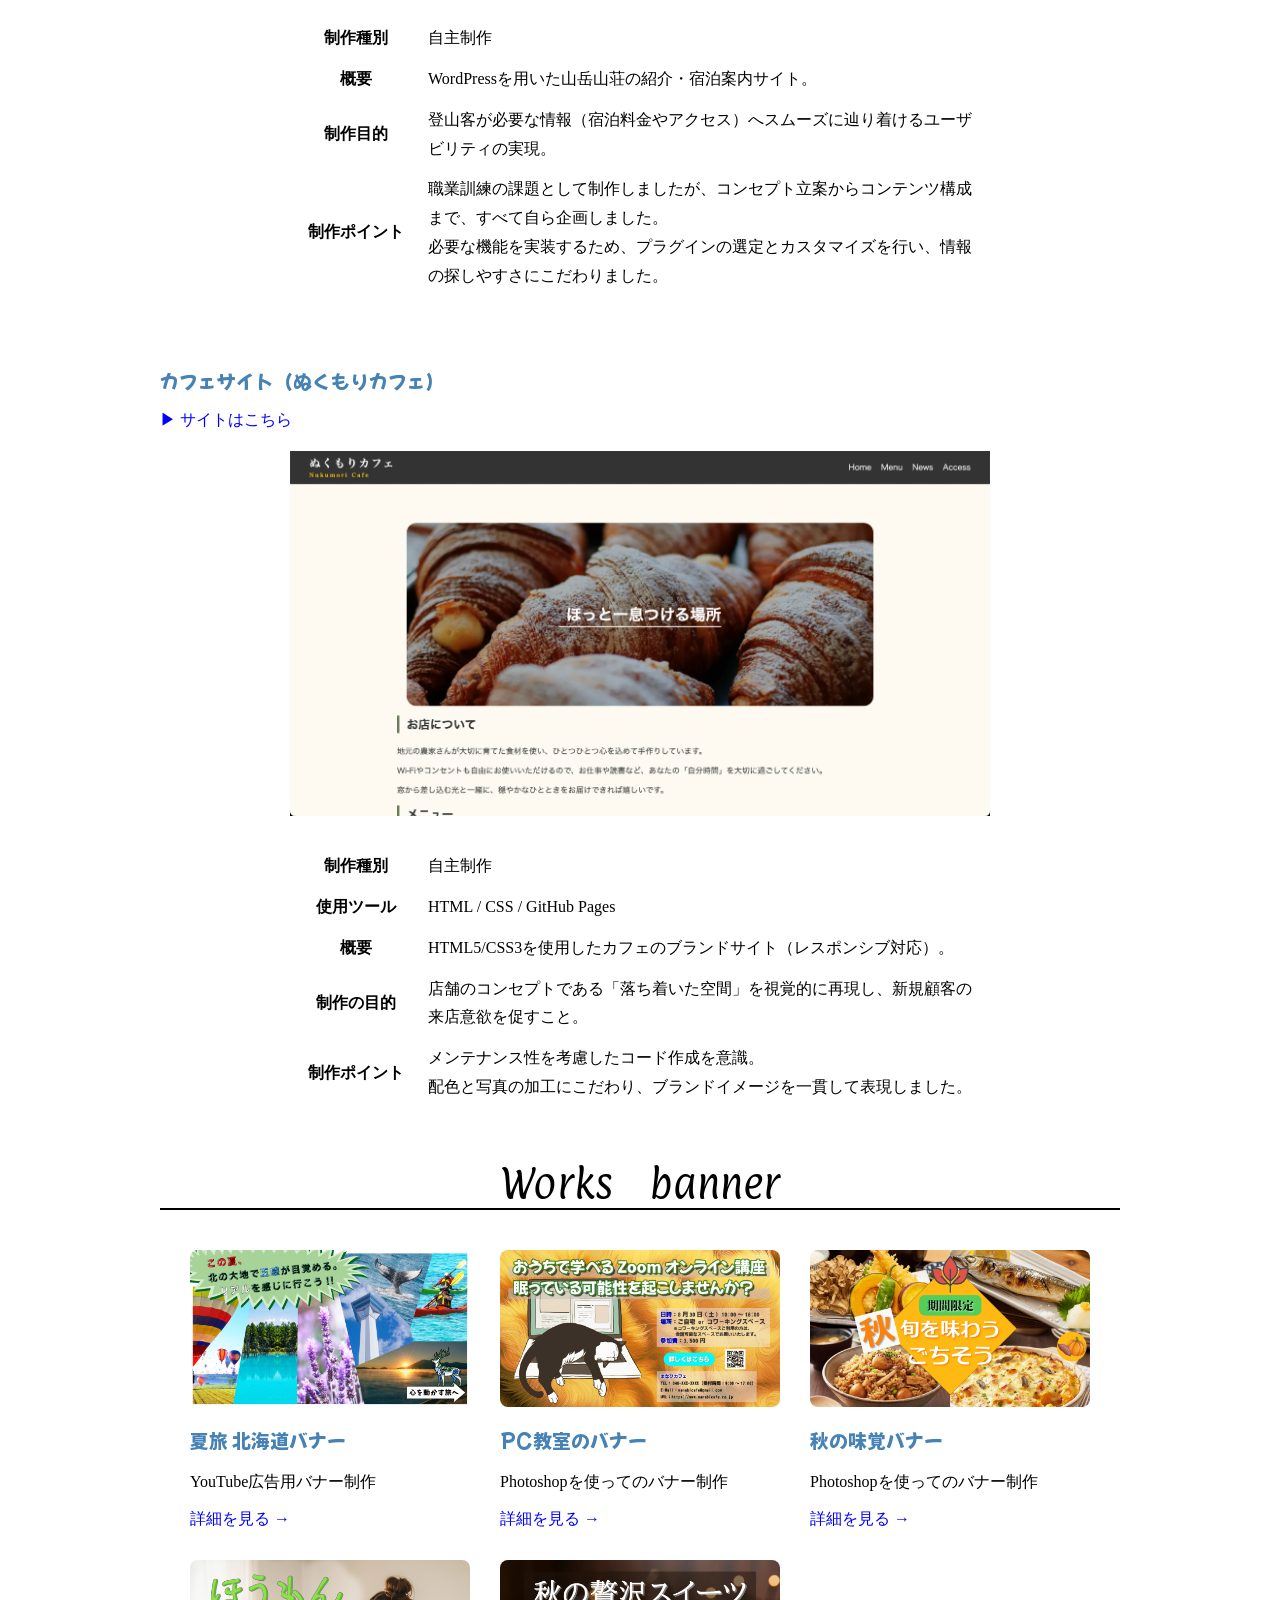
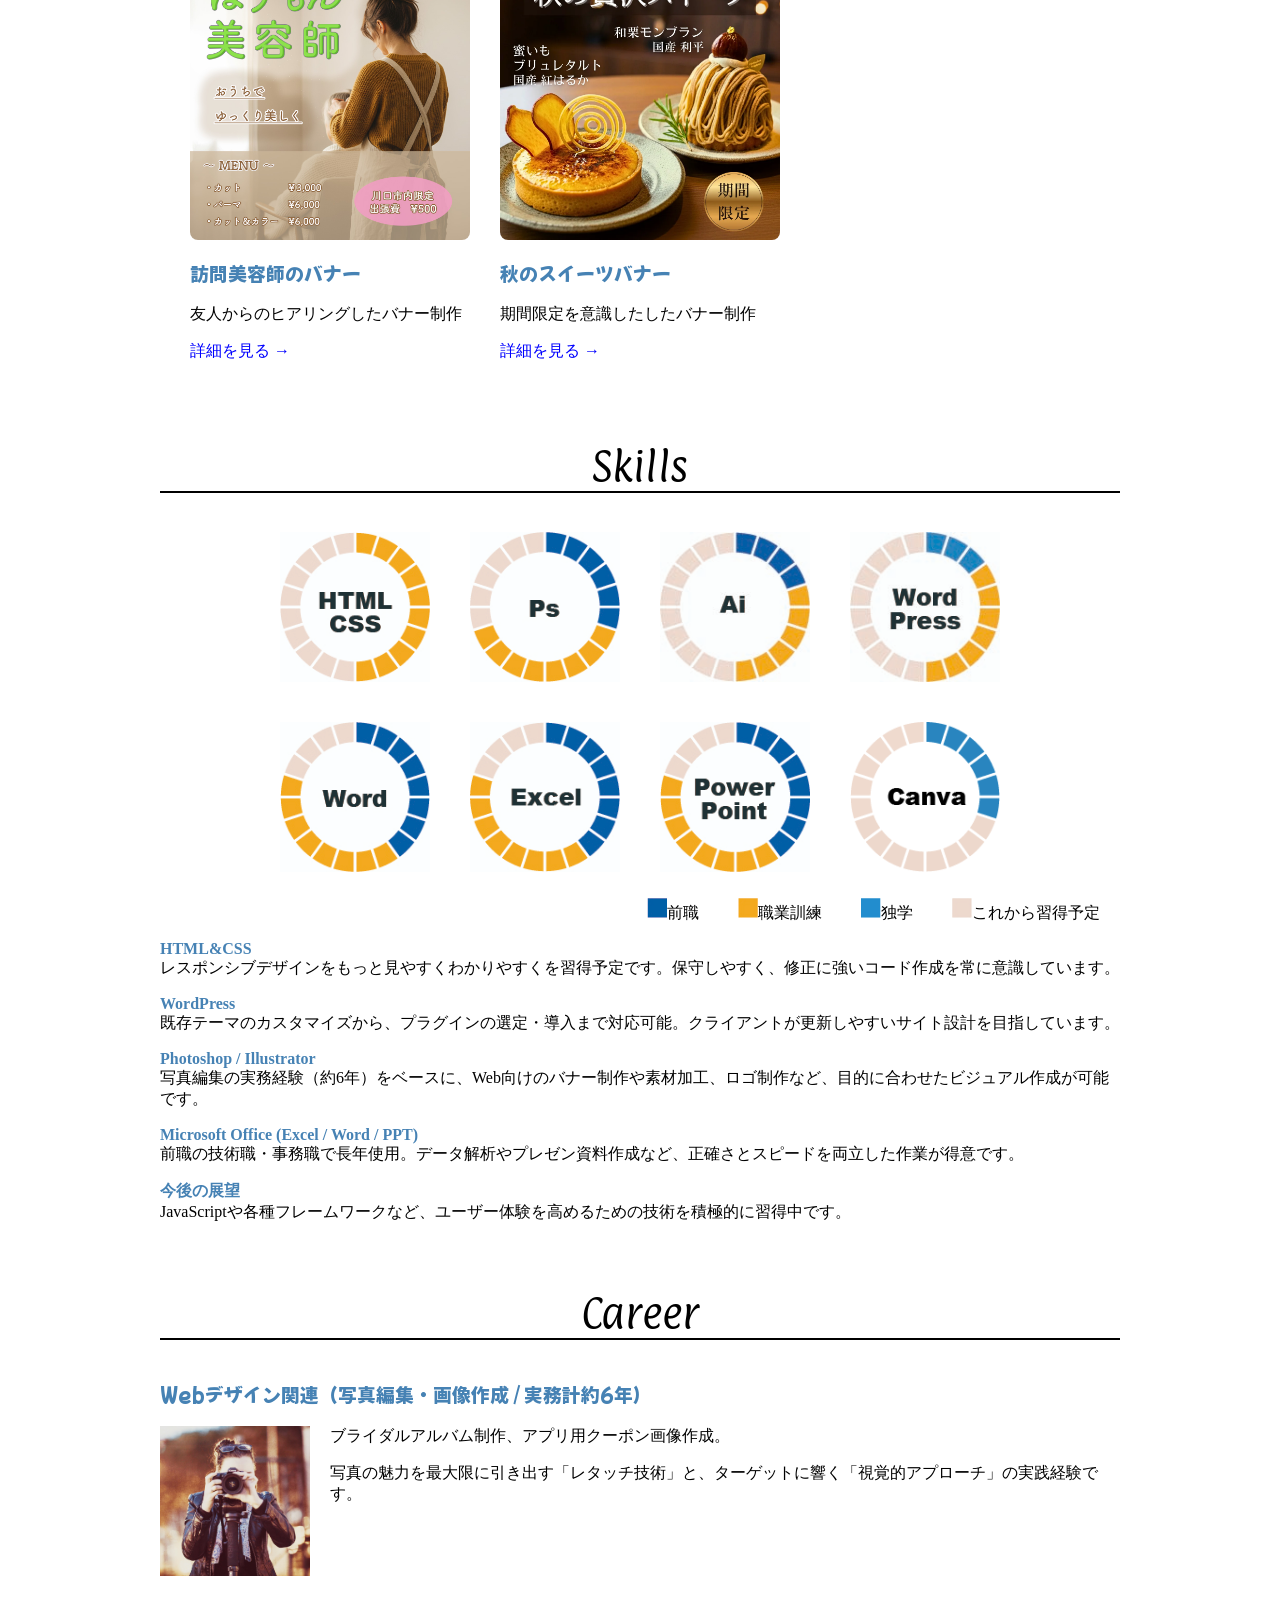
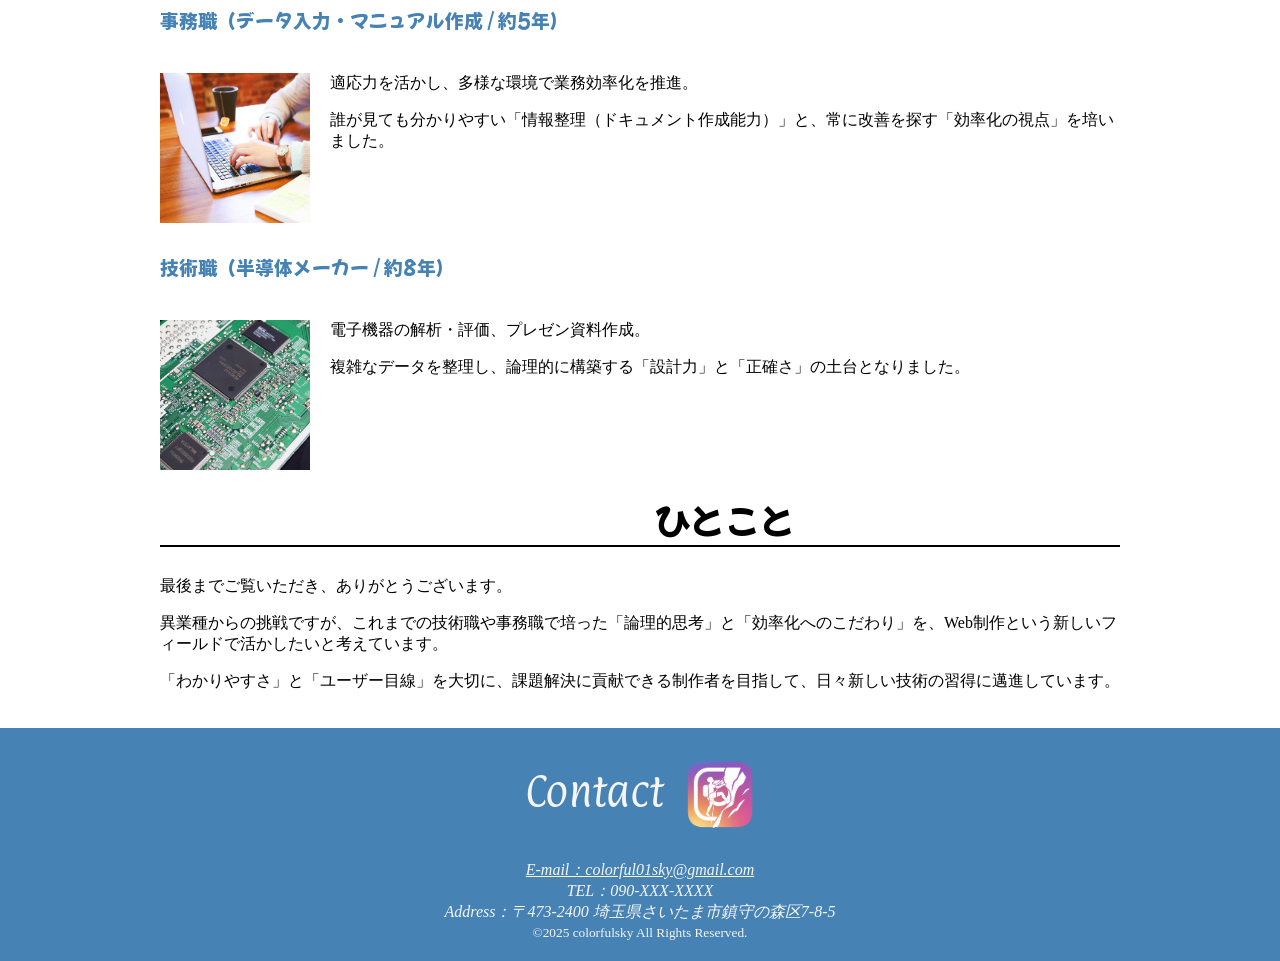
==== commit 3a8c2274: "index.html を更新" ====
--- a/index.html
+++ b/index.html
@@ -83,7 +83,7 @@
 <!-- community-site -->
 	<div class="work-item" onclick="toggleDetails('details-community')">
 
-    <h3>地域団体公式サイト（街づくりラボ ASOBI-X）</h3>
+    <h3>地域団体サイト（街づくりラボ ASOBI-X）</h3>
     <p><a href="https://colorful01sky-creator.github.io/community-site/" target="_blank">▶ サイトはこちら</a></p>
 
     	<th><img src="image/community-site.webp" width="700" height="400" alt="地域団体サイトの画像"></th>
--- a/css/style.css
+++ b/css/style.css
@@ -282,8 +282,6 @@
 }
 
 
-
-
 /* クリックで表示される詳細部分のスタイル */
 
 .work-item img{
@@ -357,73 +355,6 @@
     transform: scale(1.1); /* マウスホバー時に少し拡大 */
 }
 
-/* --- お問い合わせフォーム --- */
-.contact-article {     /* ヘッダーと重ならない設定 */
-    padding-top: 100px;
-}
-.contact-color {
-    background-color:  rgb(248, 240, 225);
-}
-.sub-h1 {
-    font-size: 30px;
-    text-align: center;
-    margin-bottom: 20px;
-}
-.contact-p{
-    text-align: center;
-}
-/* フォームの入力スペース全体のスタイル */
-ol li{
-    display: inline;
-    font-size:90%;
-    margin-right:5px;
-    font-weight: bold;
-}
-ol li a {
-    color: blue;
-}
-ol li a:hover {      /* マウスポイントしたとき */
-    color:  rgb(226, 92, 9);
-}
-.form {
-    width: 400px;
-    padding: 10px;
-    border: 1px solid #ccc;
-    border-radius: 5px;
-}
-form p {            /* ラベルと入力欄のレイアウト調整 */
-    margin-bottom: 20px;
-}
-label {
-    display: block;
-    margin-bottom: 8px;
-    font-weight: bold;
-}
-textarea{
-    width: 400px;
-    height: 120px;
-    border: 1px solid #ccc;
-    border-radius: 5px;
-    padding: 10px;
-}
-button {       /* ボタンの設定 */
-    background-color: #007bff;
-    color: white;
-    border: none;
-    padding: 10px 20px;
-    cursor: pointer;
-    font-size: 16px;
-    border-radius: 5px;
-    transition: background-color 0.3s ease;
-}
-button:hover {     /* ボタンをマウスポイントしたとき */
-    background-color: #0056b3;
-}
-.form-container {     /* フォームを真ん中に配置する */
-    max-width: 600px;
-    margin: 0 auto;
-    padding: 20px;
-}
 
 /* --- スマホメニュー(ハンバーガー) --- */
 .hamburger {
@@ -494,7 +425,7 @@
 /* 959px以下の場合 タブレット */
 @media(max-width:959px){
 nav ul {
-        overflow-x: auto; /* 959px以下の場合に横スクロールを許可 */
+        overflow-x: auto;
 }
 article{
     width: auto;
@@ -503,7 +434,6 @@
     max-width: 100%;
     height: auto;
 }
-
 }
 
 
@@ -567,6 +497,8 @@
 /*---ハンバーガーの設定---*/
 .hamburger {
     display: block;
+    background-color: rgba(179, 229, 252, 0.85);
+    border-radius: 5px;
     }
       /* スマホの時、右側にメニューを隠しておく */
   nav ul {
@@ -574,16 +506,19 @@
     position: fixed;
     top: 0;
     right: -100%; /* これで画面の外に隠れる */
-    width: 40%;    /* メニューの幅 */
+    width: 50%;    /* メニューの幅 */
     height: 100vh;
-    background-color: rgba(111,175,122,0.85); /*背景の色 */
+    background-color: rgba(179, 229, 252, 0.85);
     backdrop-filter: blur(4px);
     flex-direction: column;
-    justify-content: center;
+
+    justify-content: flex-start;
     align-items: center;
-    gap: 30px;
+    gap: 10px;
+    padding-top: 80px;
     z-index: 1000;
-    transition: 0.4s; /* スライドする動き */
+    transition: 0.4s;
+    overflow-y: auto;
     }
 
   /* ボタンを押したとき（activeクラス）に画面内に入れる */
@@ -592,10 +527,10 @@
   }
   /* メニュー内の文字の設定 */
   nav ul li a {
-    color: rgb(25, 24, 24);
-    font-size: 1.2rem;
+    padding: 8px 20px;
+    color: #333;
+    font-size: 1rem;
     text-decoration: none;
-    font-weight: bold;
   }
 
   .about-wrapper {
@@ -700,23 +635,6 @@
 .hamburger {
     display: block;
     }
-      /* スマホの時、右側にメニューを隠しておく */
-  nav ul {
-    display: flex;
-    position: fixed;
-    top: 0;
-    right: -100%; /* これで画面の外に隠れる */
-    width: 40%;    /* メニューの幅 */
-    height: 100vh;
-    background-color: rgba(111,175,122,0.85); /*背景の色 */
-    backdrop-filter: blur(4px);
-    flex-direction: column;
-    justify-content: center;
-    align-items: center;
-    gap: 30px;
-    z-index: 1000;
-    transition: 0.4s; /* スライドする動き */
-    }
 
   /* ボタンを押したとき（activeクラス）に画面内に入れる */
   nav ul.active {
